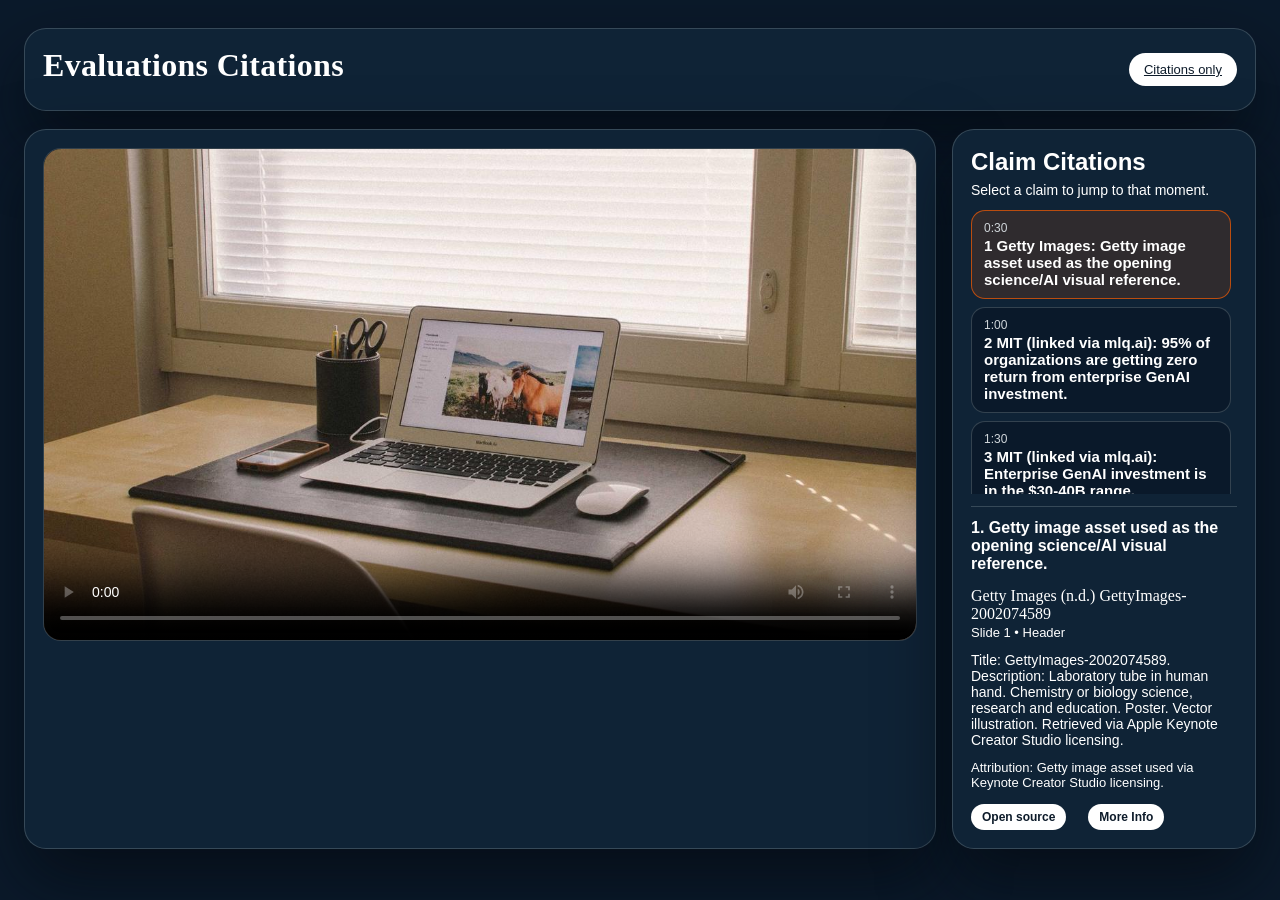
==== index.html @ cf355430 "first commit" ====
<!doctype html>
<html lang="en">
  <head>
    <meta charset="utf-8" />
    <meta name="viewport" content="width=device-width, initial-scale=1" />
    <title>Evaluations Citations</title>
    <link rel="stylesheet" href="styles.css" />
  </head>
  <body>
    <div class="page">
      <header class="site-header card">
        <div>
          <h1>Evaluations Citations</h1>
        </div>
        <div class="header-actions">
          <a class="pill" href="citations.html">Citations only</a>
        </div>
      </header>


      <main class="content">
        <section class="video-panel card">
          <div class="video-wrap">
            <video id="presentation-video" controls preload="auto" poster="poster.jpg">
              <source src="video.mp4" type="video/mp4" />
              Your browser does not support the video tag.
            </video>
          </div>

        </section>

        <aside class="citations citations-panel card">
          <div class="citations-header">
            <h2>Claim Citations</h2>
            <p class="subtle">Select a claim to jump to that moment.</p>
          </div>
          <ul class="citation-list" id="citation-list"></ul>

          <div class="citation-detail" id="citation-detail">
            <div class="detail-content">
              <p class="detail-title">Select a claim to view details.</p>
              <div class="detail-source-row">
                <img class="detail-logo" alt="" hidden />
                <div class="detail-source-block">
                  <p class="detail-source">Source details appear here.</p>
                  <p class="detail-meta"></p>
                </div>
              </div>
              <p class="detail-notes"></p>
              <p class="detail-attribution"></p>
              <div class="detail-actions">
                <a class="detail-link" href="#" target="_blank" rel="noopener">Open Source</a>
                <a class="detail-link detail-link-secondary" id="detail-citations-link" href="citations.html">More Info</a>
              </div>
            </div>
            <div class="detail-image-wrap" hidden>
              <img class="detail-image" alt="" hidden />
            </div>
          </div>
        </aside>
      </main>
    </div>

    <script src="citations-data.js"></script>
    <script src="script.js"></script>
  </body>
</html>
---- styles.css ----
:root {
  color-scheme: only light;
  --ink-black: #0d1b2a;
  --steel-blue: #4482c5;
  --ash-grey: #adbabd;
  --blaze-orange: #f75c03;
  --bg: #0b1a2b;
  --panel: #0f2336;
  --ink: var(--ink-black);
  --text: #ffffff;
  --muted: #d0d6da;
  --accent: var(--blaze-orange);
  --stroke: rgba(173, 186, 189, 0.25);
  --shadow: 0 30px 70px rgba(3, 8, 14, 0.65);
  --radius: 22px;
}

* {
  box-sizing: border-box;
}

html {
  scroll-behavior: smooth;
}

body {
  margin: 0;
  font-family: "SF Pro Text", "SF Pro Display", "Helvetica Neue", Arial, sans-serif;
  color: var(--text);
  background: var(--bg);
  min-height: 100vh;
}

.page {
  max-width: 100%;
  margin: 0 auto;
  padding: 28px 24px 40px;
}

.card {
  background: var(--panel);
  border-radius: var(--radius);
  border: 1px solid var(--stroke);
  box-shadow: var(--shadow);
  padding: 18px;
  animation: rise 0.7s ease both;
}

.site-header {
  display: flex;
  align-items: center;
  justify-content: space-between;
  gap: 16px;
  margin-bottom: 18px;
}

.header-actions {
  display: flex;
  gap: 12px;
  flex-wrap: wrap;
}

.card,
.card h1,
.card h2,
.card h3,
.card p {
  color: var(--text);
}

.hero {
  display: flex;
  align-items: center;
  justify-content: space-between;
  gap: 24px;
}

.eyebrow {
  text-transform: uppercase;
  letter-spacing: 0.2em;
  font-size: 12px;
  margin: 0 0 12px;
  color: var(--muted);
}

h1 {
  font-family: "Hoefler Text", "Hoefler", "Times New Roman", serif;
  font-size: 32px;
  margin: 0 0 8px;
  letter-spacing: 0.01em;
}

.lead {
  font-size: 18px;
  line-height: 1.5;
  margin: 0;
  max-width: 520px;
}

.hero-meta {
  display: flex;
  flex-direction: column;
  gap: 12px;
  align-items: flex-end;
}

.pill {
  background: #ffffff;
  color: #0d1b2a;
  padding: 8px 14px;
  border-radius: 999px;
  font-size: 13px;
  border: 1px solid rgba(255, 255, 255, 0.7);
}

.content {
  display: grid;
  grid-template-columns: minmax(0, 3fr) minmax(0, 1fr);
  gap: 16px;
  margin-top: 18px;
}

.video-panel {
  display: flex;
  flex-direction: column;
  gap: 12px;
  animation-delay: 0.15s;
  max-height: 80vh;
}

.citations-panel {
  max-height: 80vh;
  overflow: hidden;
  min-height: 0;
}

.video-header {
  display: flex;
  align-items: baseline;
  justify-content: space-between;
}

.video-wrap {
  border-radius: 18px;
  overflow: hidden;
  border: 1px solid var(--stroke);
  background: #0b1624;
}

video {
  width: 100%;
  display: block;
  background: #0b1624;
  max-height: 80vh;
}

.hint {
  margin: 0;
  font-size: 14px;
  color: var(--muted);
}

.mono {
  font-family: "SFMono-Regular", "SF Pro Text", "JetBrains Mono", "Fira Code", monospace;
  background: rgba(173, 186, 189, 0.18);
  padding: 2px 6px;
  border-radius: 6px;
}

.citations {
  display: flex;
  flex-direction: column;
  gap: 12px;
  animation-delay: 0.25s;
}

.citations-header h2 {
  margin: 0 0 6px;
}

.subtle {
  margin: 0;
  color: var(--muted);
  font-size: 14px;
}

.citation-list {
  list-style: none;
  padding: 0;
  margin: 0;
  display: grid;
  gap: 8px;
}

.citations-panel .citation-list {
  flex: 1;
  min-height: 0;
  overflow-y: auto;
  padding-right: 6px;
}

.citations-page-list.citation-simple {
  list-style: none;
  padding: 0;
  margin: 0;
  display: grid;
  gap: 12px;
}

.citations-page-description.citation-description {
  margin: 8px 0 16px;
  padding: 12px 14px;
  border-radius: 14px;
  border: 1px solid rgba(173, 186, 189, 0.18);
  background: rgba(13, 27, 42, 0.55);
}

.citations-page .citation-filters {
  display: flex;
  gap: 12px;
  flex-wrap: wrap;
  margin: 6px 0 12px;
}

.citations-page .filter-field {
  display: grid;
  gap: 6px;
  font-size: 12px;
  color: var(--muted);
}

.citations-page .filter-field select {
  background: rgba(11, 26, 43, 0.9);
  border: 1px solid var(--stroke);
  border-radius: 10px;
  color: var(--text);
  padding: 6px 10px;
  font-size: 13px;
}

.citations-page .simple-empty {
  padding: 12px 0;
  color: var(--muted);
  font-size: 13px;
}

.citations-page-description.citation-description h3 {
  margin: 0 0 6px;
  font-size: 15px;
}

.citations-page-description.citation-description p {
  margin: 0;
  font-size: 14px;
  color: var(--muted);
}

.citations-page .simple-card {
  background: rgba(13, 27, 42, 0.85);
  border: 1px solid rgba(173, 186, 189, 0.2);
  border-radius: 16px;
  padding: 18px;
  display: grid;
  grid-template-columns: minmax(0, 2fr) minmax(0, 1fr);
  gap: 16px;
  align-items: start;
}

.citations-page .simple-card--focus {
  border-color: #ffffff;
  box-shadow: 0 0 0 2px rgba(255, 255, 255, 0.15), 0 12px 30px rgba(3, 8, 14, 0.6);
}

.citations-page .simple-card--link {
  grid-template-columns: minmax(0, 2.2fr) minmax(0, 0.8fr);
}

.citations-page .simple-card--image {
  grid-template-columns: minmax(0, 2fr) minmax(0, 1fr);
}

.citations-page .simple-header {
  display: grid;
  grid-template-columns: auto auto 1fr;
  gap: 12px;
  align-items: center;
}

.citations-page .simple-logo {
  width: 30px;
  height: 30px;
  border-radius: 8px;
  background: rgba(255, 255, 255, 0.08);
  padding: 4px;
  object-fit: contain;
}

.citations-page .simple-number {
  width: 32px;
  height: 32px;
  border-radius: 50%;
  background: #ffffff;
  color: #0d1b2a;
  display: grid;
  place-items: center;
  font-weight: 600;
}

.citations-page .simple-source-name {
  font-size: 17px;
  font-weight: 600;
  color: var(--text);
}

.citations-page .simple-title {
  font-size: 14px;
  color: var(--muted);
}

.citations-page .simple-claim {
  margin: 0;
  font-size: 16px;
  color: var(--text);
}

.citations-page .simple-info {
  display: grid;
  gap: 6px;
  align-content: start;
}

.citations-page .simple-notes {
  margin: 0;
  font-size: 14px;
  color: var(--muted);
}

.citations-page .simple-subtitle {
  margin: 0;
  font-size: 14px;
  color: var(--muted);
}

.citations-page .simple-meta-row {
  display: flex;
  flex-wrap: wrap;
  gap: 6px;
  align-items: center;
}

.citations-page .simple-chip {
  padding: 3px 8px;
  border-radius: 999px;
  background: rgba(68, 130, 197, 0.16);
  color: #cfe0f3;
  font-size: 12px;
  letter-spacing: 0.02em;
  line-height: 1.2;
  white-space: nowrap;
  align-self: flex-start;
}

.citations-page .simple-attribution {
  margin: 0;
  font-size: 13px;
  color: var(--muted);
}

.citations-page .simple-image {
  width: 100%;
  aspect-ratio: 4 / 3;
  object-fit: cover;
  border-radius: 12px;
  border: 1px solid var(--stroke);
  display: block;
  background: rgba(11, 26, 43, 0.8);
}

.citations-page .simple-aside {
  display: flex;
  flex-direction: column;
  gap: 10px;
  height: 100%;
}

.citations-page .simple-file {
  border: 1px solid var(--stroke);
  border-radius: 12px;
  padding: 12px;
  background: rgba(11, 26, 43, 0.9);
  font-size: 13px;
  color: var(--muted);
}

.citations-page .simple-file-name {
  font-size: 13px;
  color: var(--text);
  margin-top: 4px;
  word-break: break-all;
}

.citations-page .simple-link {
  display: inline-flex;
  align-items: center;
  justify-content: center;
  gap: 6px;
  padding: 8px 14px;
  border-radius: 999px;
  background: #ffffff;
  border: 1px solid rgba(255, 255, 255, 0.7);
  color: #0d1b2a;
  font-size: 13px;
  font-weight: 600;
  text-decoration: none;
  width: 140px;
  align-self: flex-end;
  margin-top: auto;
}

.citations-page .simple-link:hover {
  border-color: rgba(247, 92, 3, 0.6);
}

@media (max-width: 900px) {
  .citations-page .simple-card {
    grid-template-columns: 1fr;
  }
}

.citation-cards {
  display: grid;
  grid-template-columns: repeat(auto-fit, minmax(240px, 1fr));
  gap: 12px;
  margin-top: 8px;
}

.citation-card {
  background: rgba(13, 27, 42, 0.9);
  border: 1px solid var(--stroke);
  border-radius: 16px;
  padding: 12px;
  display: grid;
  gap: 8px;
}

.citation-number {
  width: 36px;
  height: 36px;
  border-radius: 10px;
  background: rgba(247, 92, 3, 0.18);
  color: var(--blaze-orange);
  display: grid;
  place-items: center;
  font-weight: 600;
}

.citation-title {
  margin: 0;
  font-size: 16px;
}

.citation-claim {
  margin: 0;
  font-size: 14px;
  color: var(--text);
}

.citation-notes {
  margin: 0;
  font-size: 13px;
  color: var(--muted);
}

.citation-actions {
  display: flex;
  gap: 8px;
  flex-wrap: wrap;
}

.citation-item {
  width: 100%;
  text-align: left;
  border: 1px solid var(--stroke);
  background: rgba(11, 26, 43, 0.95);
  border-radius: 14px;
  padding: 10px 12px;
  cursor: pointer;
  display: grid;
  grid-template-columns: auto 1fr;
  align-items: center;
  gap: 4px;
  transition: transform 0.2s ease, border-color 0.2s ease, background 0.2s ease;
}

.citation-logo {
  width: 28px;
  height: 28px;
  border-radius: 8px;
  background: rgba(255, 255, 255, 0.08);
  padding: 4px;
  object-fit: contain;
}

.citation-meta {
  display: grid;
  gap: 2px;
}

.citation-item:hover,
.citation-item:focus-visible {
  border-color: rgba(68, 130, 197, 0.6);
  background: rgba(68, 130, 197, 0.16);
  transform: translateY(-1px);
}

.citation-item.active {
  border-color: rgba(247, 92, 3, 0.7);
  background: rgba(247, 92, 3, 0.14);
}

.citation-item .time {
  font-size: 12px;
  color: var(--muted);
}

.citation-item .text {
  font-size: 15px;
  font-weight: 600;
  color: var(--text);
}

.citation-detail {
  border-top: 1px solid var(--stroke);
  padding-top: 12px;
  display: grid;
  gap: 12px;
  grid-template-columns: minmax(0, 2fr) minmax(0, 1fr);
}

.citation-detail.has-image {
  align-items: stretch;
}

.citation-detail:not(.has-image) {
  grid-template-columns: 1fr;
}

.detail-content {
  display: grid;
  gap: 6px;
}

.detail-title {
  margin: 0 0 4px;
  font-size: 16px;
  font-weight: 600;
}

.detail-source {
  margin: 0;
  font-family: "Hoefler Text", "Hoefler", "Times New Roman", serif;
  color: var(--muted);
}

.detail-meta {
  margin: 0;
  font-size: 13px;
  color: var(--muted);
}

.detail-notes {
  margin: 0 0 6px;
  font-size: 14px;
}

.detail-attribution {
  margin: 0 0 8px;
  font-size: 13px;
  color: var(--muted);
}

.detail-source-row {
  display: grid;
  grid-template-columns: auto 1fr;
  gap: 10px;
  align-items: center;
  margin: 4px 0 6px;
  color: var(--steel-blue);
}

.detail-source-block {
  display: grid;
  gap: 2px;
}

.detail-logo {
  width: 32px;
  height: 32px;
  border-radius: 10px;
  background: rgba(255, 255, 255, 0.08);
  padding: 5px;
  object-fit: contain;
}

.detail-image-wrap {
  grid-column: 2;
  aspect-ratio: 4 / 3;
  overflow: hidden;
  border-radius: 12px;
  border: 1px solid var(--stroke);
  align-self: start;
}

.detail-image {
  width: 100%;
  height: 100%;
  object-fit: cover;
  object-position: center;
}

.detail-actions {
  display: flex;
  flex-wrap: nowrap;
  gap: 10px;
  align-items: center;
}

.detail-link {
  display: inline-block;
  padding: 5px 10px;
  border-radius: 999px;
  background: #ffffff;
  color: #0d1b2a;
  font-weight: 600;
  font-size: 12px;
  text-decoration: none;
  border: 1px solid rgba(255, 255, 255, 0.6);
}

.detail-link:hover {
  border-color: rgba(247, 92, 3, 0.6);
}

.detail-link-secondary {
  margin-left: 12px;
}

@keyframes rise {
  from {
    opacity: 0;
    transform: translateY(12px);
  }
  to {
    opacity: 1;
    transform: translateY(0);
  }
}

@media (max-width: 900px) {
  .hero {
    flex-direction: column;
    align-items: flex-start;
  }

  .site-header {
    flex-direction: column;
    align-items: flex-start;
  }

  .hero-meta {
    align-items: flex-start;
    flex-direction: row;
    flex-wrap: wrap;
  }

  .content {
    grid-template-columns: 1fr;
  }
}

@media (prefers-reduced-motion: reduce) {
  * {
    animation-duration: 0.01ms !important;
    animation-iteration-count: 1 !important;
    transition: none !important;
  }
}
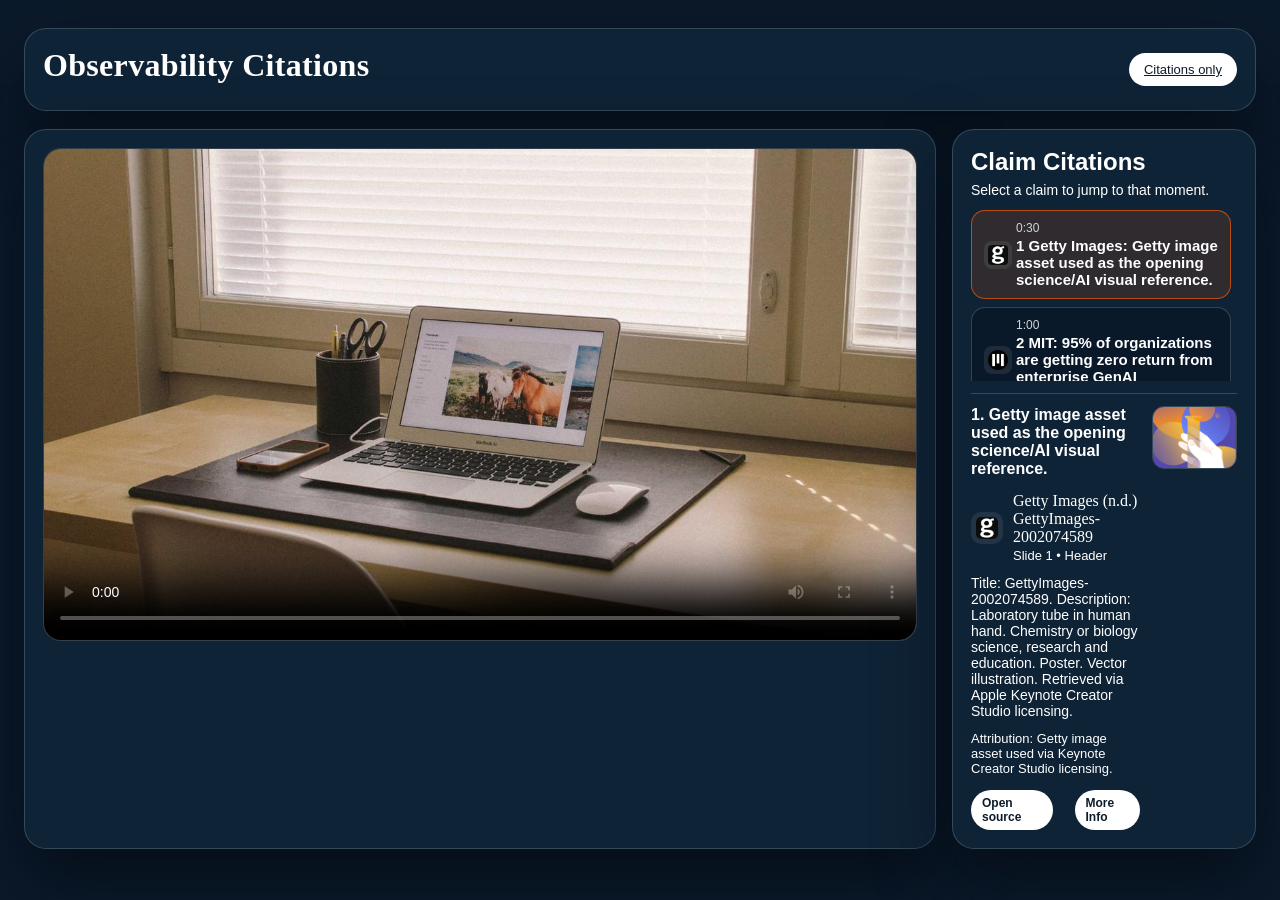
==== commit 3e798080: "Refactor code structure for improved readability and maintainability" ====
--- a/index.html
+++ b/index.html
@@ -3,14 +3,14 @@
   <head>
     <meta charset="utf-8" />
     <meta name="viewport" content="width=device-width, initial-scale=1" />
-    <title>Evaluations Citations</title>
+    <title>Observability Citations</title>
     <link rel="stylesheet" href="styles.css" />
   </head>
   <body>
     <div class="page">
       <header class="site-header card">
         <div>
-          <h1>Evaluations Citations</h1>
+          <h1>Observability Citations</h1>
         </div>
         <div class="header-actions">
           <a class="pill" href="citations.html">Citations only</a>
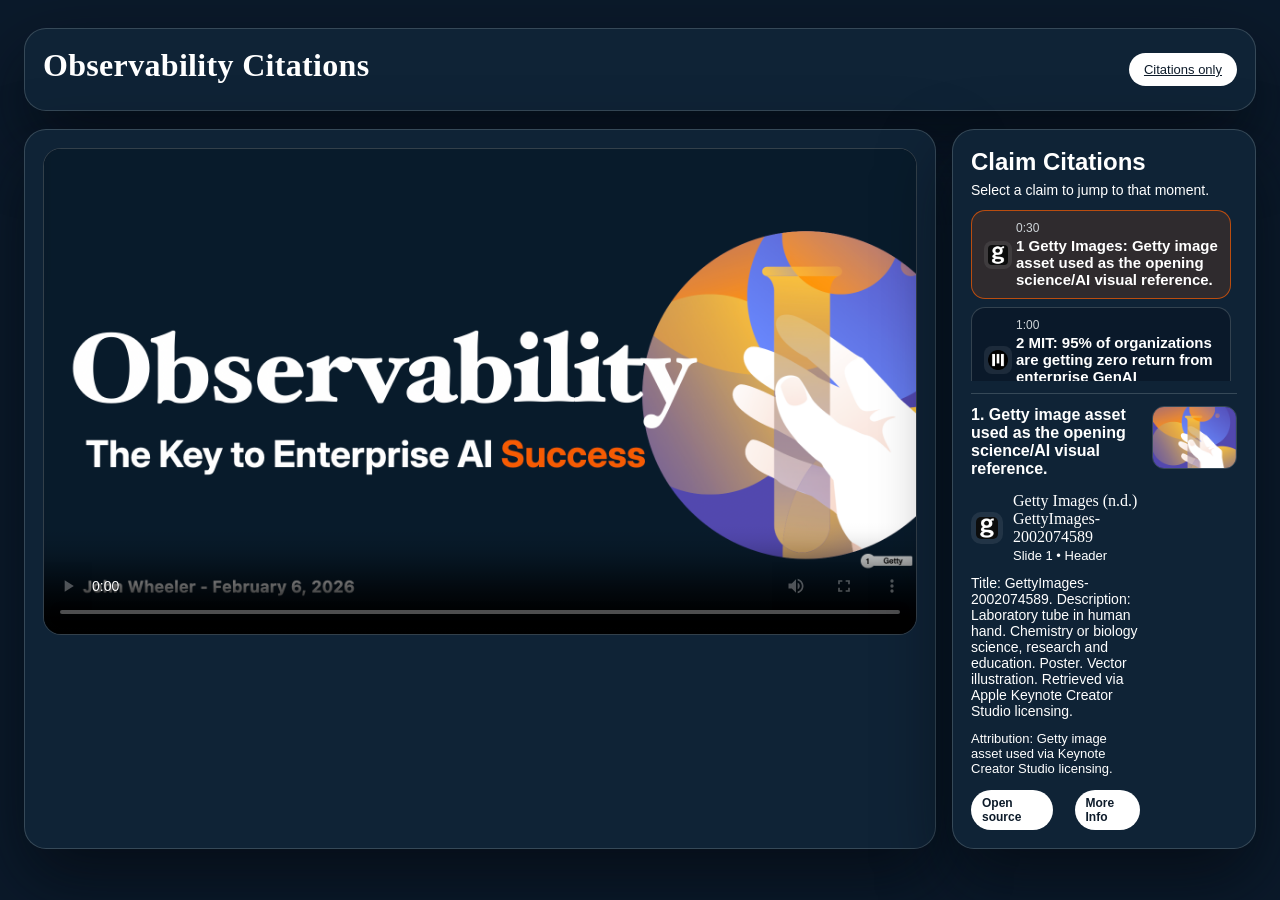
==== commit e5b2d8a3: "Refactor assets and remove local video file" ====
--- a/index.html
+++ b/index.html
@@ -21,7 +21,7 @@
       <main class="content">
         <section class="video-panel card">
           <div class="video-wrap">
-            <video id="presentation-video" controls preload="auto" poster="poster.jpg">
+            <video id="presentation-video" controls preload="auto" poster="poster.png">
               <source src="video.mp4" type="video/mp4" />
               Your browser does not support the video tag.
             </video>
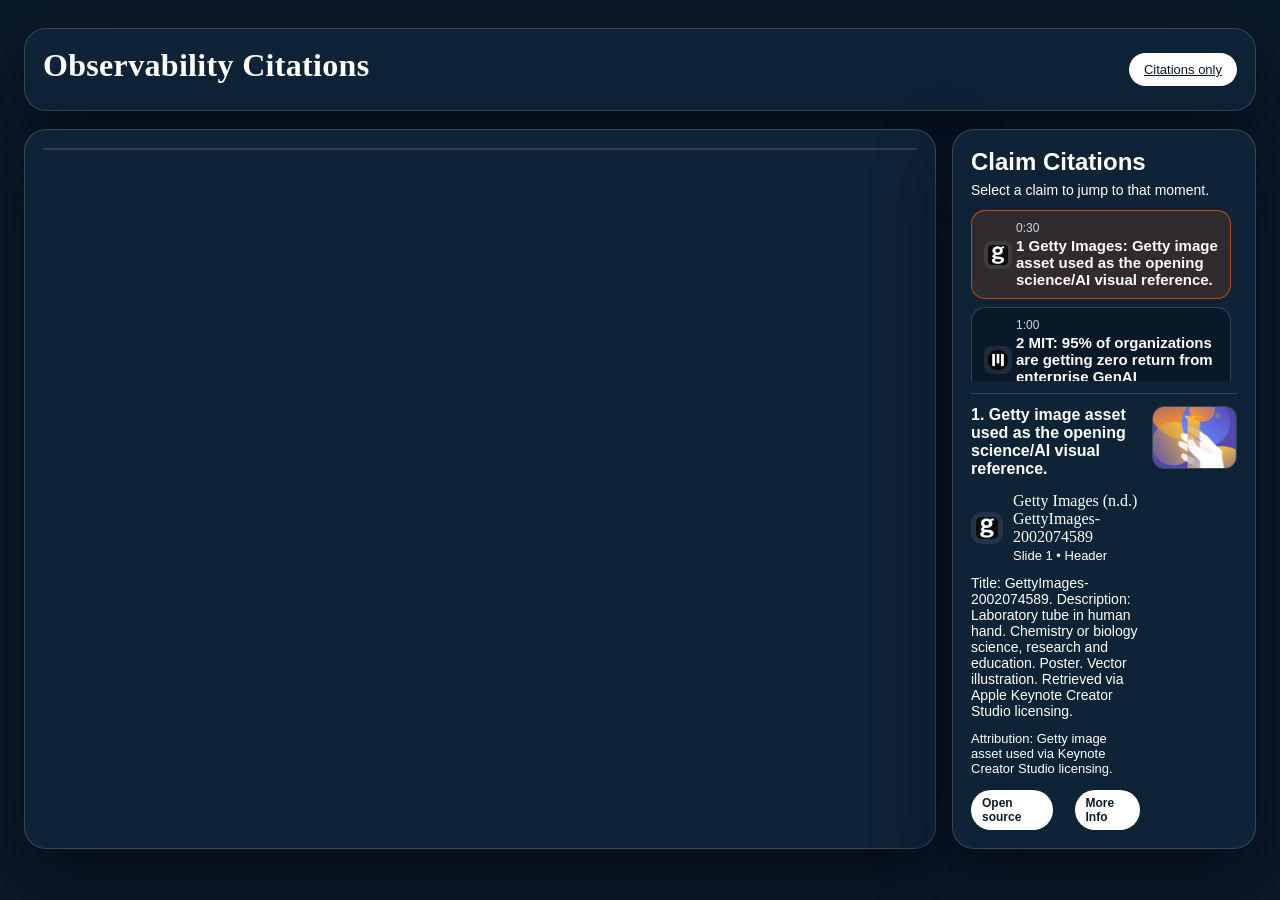
==== commit 45fd30b9: "Switch to YouTube player" ====
--- a/index.html
+++ b/index.html
@@ -21,12 +21,9 @@
       <main class="content">
         <section class="video-panel card">
           <div class="video-wrap">
-            <video id="presentation-video" controls preload="auto" poster="poster.png">
-              <source src="video.mp4" type="video/mp4" />
-              Your browser does not support the video tag.
-            </video>
+            <!-- YouTube Player Placeholder -->
+            <div id="presentation-video"></div>
           </div>
-
         </section>
 
         <aside class="citations citations-panel card">
